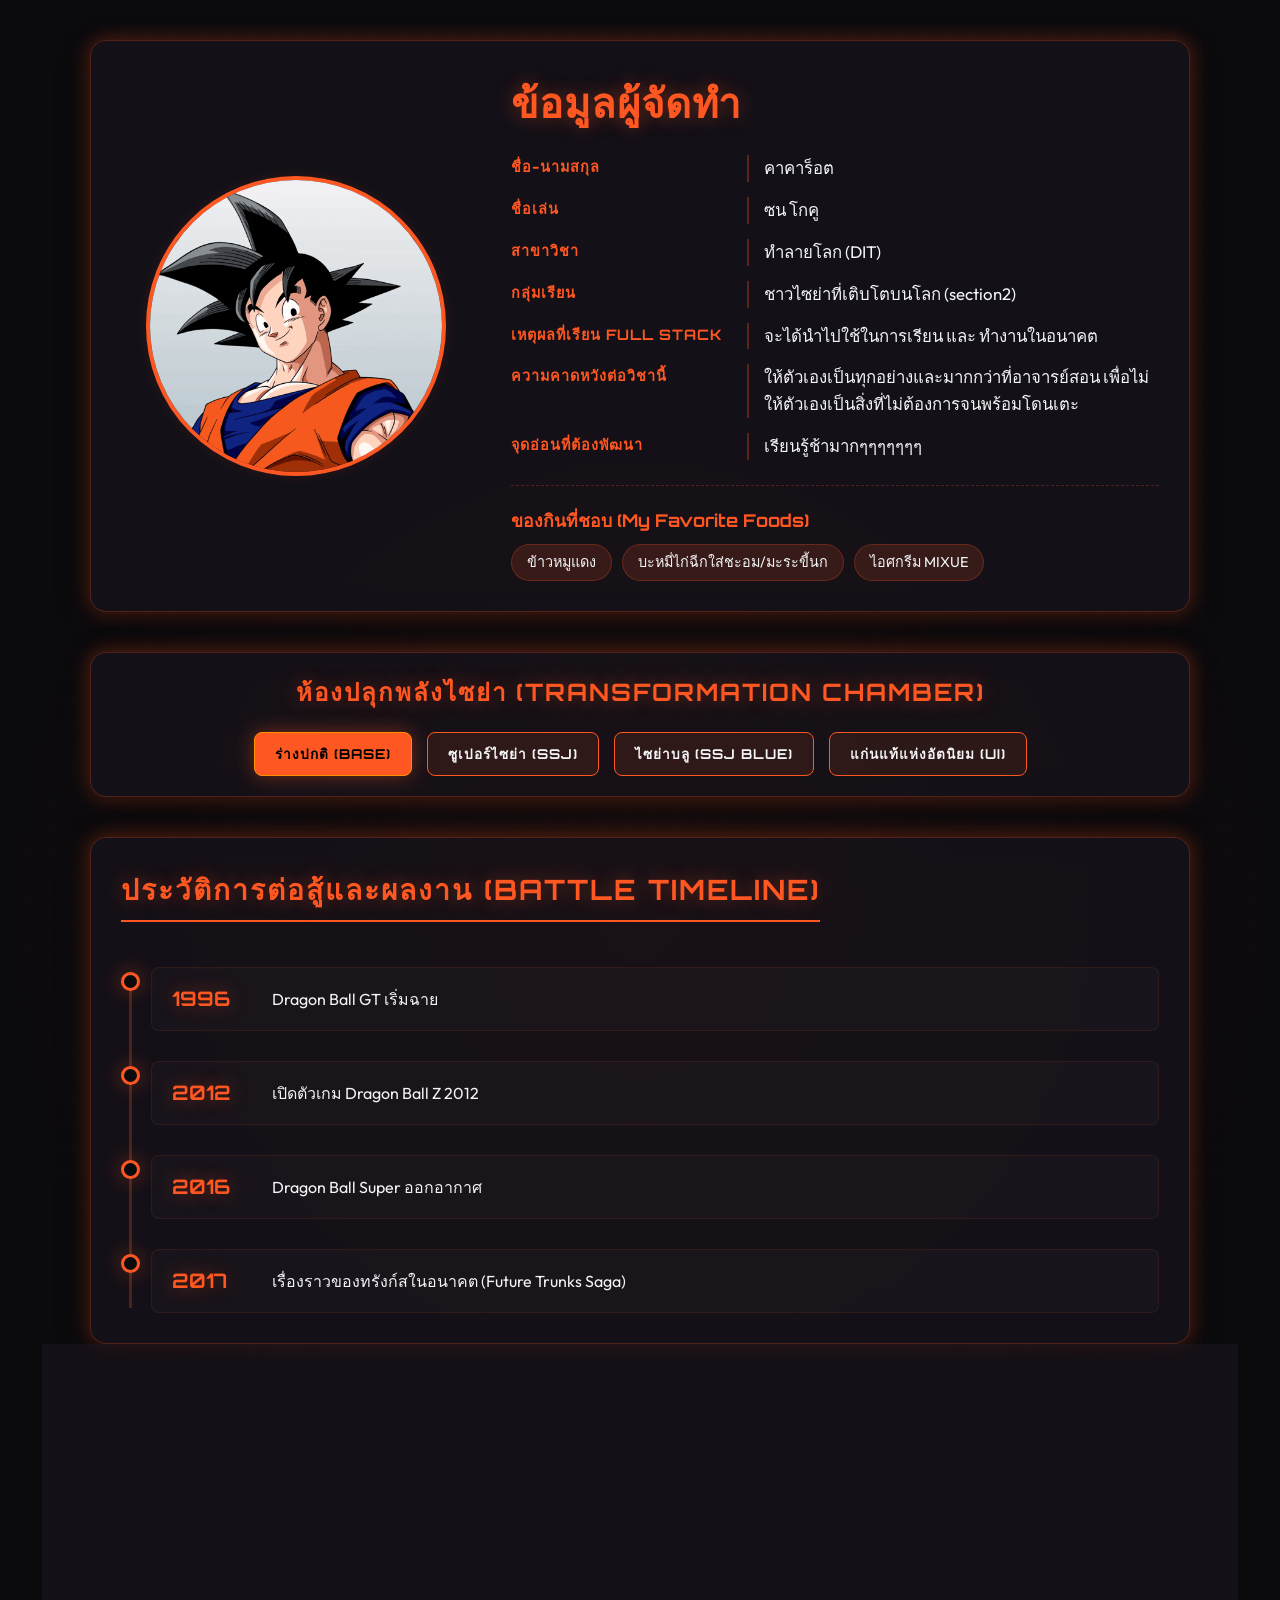
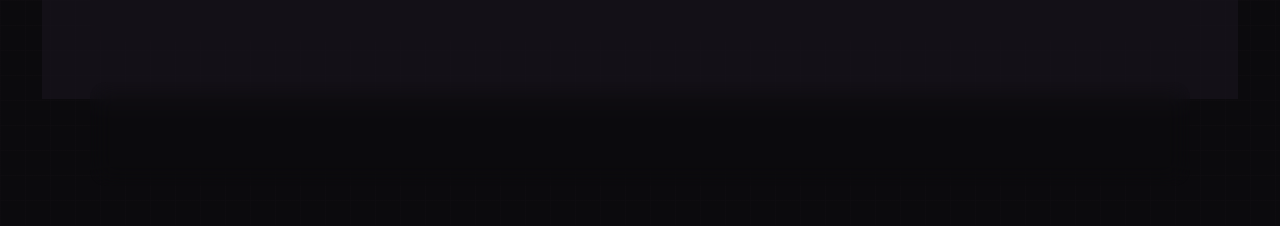
==== index.html @ 6b4f7241 "Add files via upload" ====
<!DOCTYPE html>
<html lang="th" data-theme="base">

<head>
  <meta charset="UTF-8">
  <meta name="viewport" content="width=device-width, initial-scale=1.0">
  <title>ซน โกคู | Dragon Ball Wiki — ทุกร่างแปลงร่าง</title>
  <meta name="description" content="วิกิรวมร่างแปลงร่างทั้งหมดของซน โกคู ตั้งแต่ร่างเบสจนถึง Ultra Instinct">
  <link rel="stylesheet" href="styles.css">
</head>

<body>
  <div class="kamehameha-flash" id="kameFlash"></div>

  <div class="container">
    <!-- Header/Developer Info Card -->
    <header class="card">
      <div class="avatar-wrapper">
        <img src="images/giphy (1).gif" class="profile-img" id="gokuAvatar" alt="รูปโปรไฟล์ผู้จัดทำ">
      </div>
      <div class="info-dossier">
        <h1>ข้อมูลผู้จัดทำ</h1>
        <dl>
          <dt>ชื่อ-นามสกุล</dt>
          <dd>คาคาร็อต</dd>

          <dt>ชื่อเล่น</dt>
          <dd>ซน โกคู</dd>

          <dt>สาขาวิชา</dt>
          <dd>ทําลายโลก (DIT)</dd>

          <dt>กลุ่มเรียน</dt>
          <dd>ชาวไซย่าที่เติบโตบนโลก (section2)</dd>

          <dt>เหตุผลที่เรียน Full Stack</dt>
          <dd>จะได้นำไปใช้ในการเรียน และ ทำงานในอนาคต</dd>

          <dt>ความคาดหวังต่อวิชานี้</dt>
          <dd>ให้ตัวเองเป็นทุกอย่างและมากกว่าที่อาจารย์สอน เพื่อไม่ให้ตัวเองเป็นสิ่งที่ไม่ต้องการจนพร้อมโดนเตะ</dd>

          <dt>จุดอ่อนที่ต้องพัฒนา</dt>
          <dd>เรียนรู้ช้ามากๆๆๆๆๆๆๆ</dd>
        </dl>
        
        <div class="favorites-box">
          <h3>ของกินที่ชอบ (My Favorite Foods)</h3>
          <ul>
            <li>ข้าวหมูแดง</li>
            <li>บะหมี่ไก่ฉีกใส่ชะอม/มะระขี้นก</li>
            <li>ไอศกรีม MIXUE</li>
          </ul>
        </div>
      </div>
    </header>

    <!-- Transformation Chamber -->
    <section class="card transformation-chamber">
      <h2>ห้องปลุกพลังไซย่า (Transformation Chamber)</h2>
      <div class="selector-buttons">
        <button class="btn-transform active" data-form="base">ร่างปกติ (Base)</button>
        <button class="btn-transform" data-form="ssj">ซูเปอร์ไซย่า (SSJ)</button>
        <button class="btn-transform" data-form="blue">ไซย่าบลู (SSJ Blue)</button>
        <button class="btn-transform" data-form="ui">แก่นแท้แห่งอัตนิยม (UI)</button>
      </div>
    </section>

    <!-- Timeline of Works -->
    <section class="card">
      <h2 class="section-title">ประวัติการต่อสู้และผลงาน (Battle Timeline)</h2>
      <div class="timeline">
        <div class="timeline-item">
          <div class="timeline-marker"></div>
          <div class="timeline-content">
            <div class="timeline-year">1996</div>
            <div class="timeline-work">Dragon Ball GT เริ่มฉาย</div>
          </div>
        </div>
        <div class="timeline-item">
          <div class="timeline-marker"></div>
          <div class="timeline-content">
            <div class="timeline-year">2012</div>
            <div class="timeline-work">เปิดตัวเกม Dragon Ball Z 2012</div>
          </div>
        </div>
        <div class="timeline-item">
          <div class="timeline-marker"></div>
          <div class="timeline-content">
            <div class="timeline-year">2016</div>
            <div class="timeline-work">Dragon Ball Super ออกอากาศ</div>
          </div>
        </div>
        <div class="timeline-item">
          <div class="timeline-marker"></div>
          <div class="timeline-content">
            <div class="timeline-year">2017</div>
            <div class="timeline-work">เรื่องราวของทรังก์สในอนาคต (Future Trunks Saga)</div>
          </div>
        </div>
      </div>
    </section>

    <!-- Skills Section -->
    <section class="card">
      <h2 class="section-title">ระดับค่าพลังความสามารถ (Skills & Power Meters)</h2>
      <div class="skills-grid">
        <div class="skill-card">
          <div class="skill-info">
            <span class="skill-name">ภาษาคน</span>
            <span class="skill-stars">⭐⭐⭐⭐</span>
          </div>
          <div class="skill-bar">
            <div class="skill-progress" data-level="80"></div>
          </div>
        </div>
        
        <div class="skill-card">
          <div class="skill-info">
            <span class="skill-name">การต่อสู้</span>
            <span class="skill-stars">⭐⭐⭐⭐⭐</span>
          </div>
          <div class="skill-bar">
            <div class="skill-progress" data-level="100"></div>
          </div>
        </div>

        <div class="skill-card">
          <div class="skill-info">
            <span class="skill-name">พลังคลื่นเต่าสะท้านฟ้า</span>
            <span class="skill-stars">⭐⭐⭐⭐⭐</span>
          </div>
          <div class="skill-bar">
            <div class="skill-progress" data-level="100"></div>
          </div>
        </div>

        <div class="skill-card">
          <div class="skill-info">
            <span class="skill-name">*** (สกิลลับ)</span>
            <span class="skill-stars">⭐⭐⭐⭐</span>
          </div>
          <div class="skill-bar">
            <div class="skill-progress" data-level="85"></div>
          </div>
        </div>
      </div>
    </section>

    <!-- Footer Card -->
    <footer class="card">
      <p>รหัสนักศึกษา: 6840011917</p>
      <a href="contact.html" class="btn-contact">ติดต่อได้เสมอแต่อ่านมั้ยอีกเรื่อง</a>
    </footer>
  </div>

  <!-- Interactive JavaScript Logic -->
  <script>
    // Audio Context Setup for Synthesized Power-Up Sound Effects
    let audioCtx = null;

    function playPowerUpSound(baseFreq, slideToFreq, duration) {
      try {
        if (!audioCtx) {
          audioCtx = new (window.AudioContext || window.webkitAudioContext)();
        }
        
        if (audioCtx.state === 'suspended') {
          audioCtx.resume();
        }

        const osc = audioCtx.createOscillator();
        const gain = audioCtx.createGain();

        osc.type = 'sawtooth';
        osc.frequency.setValueAtTime(baseFreq, audioCtx.currentTime);
        // Slide frequency up to simulate power charging
        osc.frequency.exponentialRampToValueAtTime(slideToFreq, audioCtx.currentTime + duration);

        gain.gain.setValueAtTime(0.15, audioCtx.currentTime);
        gain.gain.exponentialRampToValueAtTime(0.001, audioCtx.currentTime + duration);

        osc.connect(gain);
        gain.connect(audioCtx.destination);

        osc.start();
        osc.stop(audioCtx.currentTime + duration);
      } catch (e) {
        console.warn("Audio Context is block/unsupported:", e);
      }
    }

    // Avatar GIFs mapping for transformation forms
    const avatarGifs = {
      base: 'images/giphy (1).gif',
      ssj: 'images/super-saiyan-son-goku.gif',
      blue: 'images/blue-goku.gif',
      ui: 'images/dragon-ball-super-goku.gif'
    };

    // Synthesized Sound Profile mapping (Frequency: Start, End, Duration)
    const soundProfiles = {
      base: { start: 100, end: 300, dur: 1.0 },
      ssj: { start: 150, end: 600, dur: 1.2 },
      blue: { start: 200, end: 900, dur: 1.4 },
      ui: { start: 250, end: 1400, dur: 1.8 }
    };

    // Dom elements
    const avatarImg = document.getElementById('gokuAvatar');
    const kameFlash = document.getElementById('kameFlash');
    const htmlTag = document.documentElement;

    document.querySelectorAll('.btn-transform').forEach(btn => {
      btn.addEventListener('click', function() {
        const form = this.getAttribute('data-form');

        // Update active class on buttons
        document.querySelectorAll('.btn-transform').forEach(b => b.classList.remove('active'));
        this.classList.add('active');

        // 1. Change HTML theme attribute
        htmlTag.setAttribute('data-theme', form);

        // 2. Swapping avatar image with animation
        avatarImg.style.transform = 'scale(0.8) rotate(5deg)';
        setTimeout(() => {
          avatarImg.src = avatarGifs[form];
          avatarImg.style.transform = 'scale(1.0) rotate(0deg)';
        }, 150);

        // 3. Play transformation sound
        const snd = soundProfiles[form];
        playPowerUpSound(snd.start, snd.end, snd.dur);

        // 4. Trigger screen shake visual effect
        document.body.classList.add('screen-shake');
        setTimeout(() => {
          document.body.classList.remove('screen-shake');
        }, 400);

        // 5. If changing to Ultra Instinct, play additional energy surge flash
        if (form === 'ui') {
          kameFlash.style.animation = 'kamehameha-blast 0.8s ease-out';
          setTimeout(() => {
            kameFlash.style.animation = '';
          }, 800);
        }
      });
    });

    // Skill Progress Bar Fill Animation on Load
    window.addEventListener('DOMContentLoaded', () => {
      setTimeout(() => {
        document.querySelectorAll('.skill-progress').forEach(bar => {
          const level = bar.getAttribute('data-level');
          bar.style.width = level + '%';
        });
      }, 500);
    });
  </script>
</body>

</html>
---- styles.css ----
/* ==========================================
   DRAGON BALL WIKI & PORTFOLIO STYLESHEET
   ========================================== */

/* Import Google Fonts */
@import url('https://fonts.googleapis.com/css2?family=Orbitron:wght@400;700;900&family=Outfit:wght@300;400;600;800&display=swap');

/* Dynamic Theme Colors (Controlled via data-theme on <body>) */
:root {
    /* Base Goku Theme (Orange/Red) */
    --theme-primary: #ff5722;
    --theme-primary-rgb: 255, 87, 34;
    --theme-accent: #ff9100;
    --theme-bg: #0b0a0d;
    --theme-card-bg: rgba(25, 20, 30, 0.65);
    --theme-border: rgba(255, 87, 34, 0.25);
    --theme-glow: 0 0 20px rgba(255, 87, 34, 0.4);
    --text-main: #f3f4f6;
    --text-muted: #9ca3af;
    --font-heading: 'Orbitron', 'Segoe UI', Tahoma, Geneva, Verdana, sans-serif;
    --font-body: 'Outfit', 'Segoe UI', Tahoma, Geneva, Verdana, sans-serif;
    --aura-speed: 2s;
}

[data-theme="ssj"] {
    /* Super Saiyan Theme (Gold/Yellow) */
    --theme-primary: #ffd700;
    --theme-primary-rgb: 255, 215, 0;
    --theme-accent: #ffeb3b;
    --theme-bg: #0c0b05;
    --theme-card-bg: rgba(30, 28, 15, 0.65);
    --theme-border: rgba(255, 215, 0, 0.25);
    --theme-glow: 0 0 25px rgba(255, 215, 0, 0.5);
    --aura-speed: 1.2s;
}

[data-theme="blue"] {
    /* Super Saiyan Blue Theme (Cyan/Blue) */
    --theme-primary: #00e5ff;
    --theme-primary-rgb: 0, 229, 255;
    --theme-accent: #2979ff;
    --theme-bg: #050b14;
    --theme-card-bg: rgba(10, 25, 40, 0.65);
    --theme-border: rgba(0, 229, 255, 0.25);
    --theme-glow: 0 0 25px rgba(0, 229, 255, 0.55);
    --aura-speed: 0.8s;
}

[data-theme="ui"] {
    /* Ultra Instinct Theme (Silver/Purple/White) */
    --theme-primary: #e2e8f0;
    --theme-primary-rgb: 226, 232, 240;
    --theme-accent: #a855f7;
    --theme-bg: #08080c;
    --theme-card-bg: rgba(20, 20, 25, 0.7);
    --theme-border: rgba(226, 232, 240, 0.2);
    --theme-glow: 0 0 30px rgba(226, 232, 240, 0.5), 0 0 15px rgba(168, 85, 247, 0.3);
    --aura-speed: 0.5s;
}

/* Reset and Global Styles */
* {
    margin: 0;
    padding: 0;
    box-sizing: border-box;
}

body {
    font-family: var(--font-body);
    background-color: var(--theme-bg);
    color: var(--text-main);
    padding: 40px 20px;
    min-height: 100vh;
    line-height: 1.6;
    background-image: 
        radial-gradient(circle at 50% 50%, rgba(var(--theme-primary-rgb), 0.05) 0%, transparent 60%),
        linear-gradient(rgba(18, 16, 20, 0.3) 1px, transparent 1px),
        linear-gradient(90deg, rgba(18, 16, 20, 0.3) 1px, transparent 1px);
    background-size: 100% 100%, 25px 25px, 25px 25px;
    transition: background-color 0.8s, background-image 0.8s, color 0.3s;
}

/* Main Container */
.container {
    max-width: 1100px;
    margin: 0 auto;
    display: flex;
    flex-direction: column;
    gap: 40px;
}

/* Glassmorphism Card Style */
.card {
    background: var(--theme-card-bg);
    border: 1px solid var(--theme-border);
    border-radius: 16px;
    padding: 30px;
    backdrop-filter: blur(12px);
    -webkit-backdrop-filter: blur(12px);
    box-shadow: 0 8px 32px 0 rgba(0, 0, 0, 0.37), var(--theme-glow);
    transition: border 0.5s, box-shadow 0.5s, transform 0.3s;
}

.card:hover {
    transform: translateY(-2px);
}

/* Header Section */
header {
    display: grid;
    grid-template-columns: 350px 1fr;
    gap: 40px;
    align-items: center;
}

@media (max-width: 868px) {
    header {
        grid-template-columns: 1fr;
        text-align: center;
    }
}

/* Avatar Container with Aura Effect */
.avatar-wrapper {
    position: relative;
    width: 300px;
    height: 300px;
    margin: 0 auto;
}

.profile-img {
    width: 100%;
    height: 100%;
    border-radius: 50%;
    object-fit: cover;
    border: 4px solid var(--theme-primary);
    position: relative;
    z-index: 2;
    transition: border-color 0.5s, transform 0.3s;
}

/* Aura Glow Ring */
.avatar-wrapper::after {
    content: '';
    position: absolute;
    top: -10px;
    left: -10px;
    right: -10px;
    bottom: -10px;
    border-radius: 50%;
    background: radial-gradient(circle, rgba(var(--theme-primary-rgb), 0.8) 0%, transparent 70%);
    z-index: 1;
    animation: aura-pulse var(--aura-speed) ease-in-out infinite;
    transition: background 0.5s;
    pointer-events: none;
}

@keyframes aura-pulse {
    0%, 100% {
        transform: scale(0.98);
        opacity: 0.5;
        filter: blur(10px);
    }
    50% {
        transform: scale(1.08);
        opacity: 0.9;
        filter: blur(15px);
    }
}

/* Form Selector / Transformation Chamber */
.transformation-chamber {
    text-align: center;
    padding: 20px;
}

.transformation-chamber h2 {
    font-family: var(--font-heading);
    color: var(--theme-primary);
    margin-bottom: 20px;
    font-size: 1.5rem;
    text-transform: uppercase;
    letter-spacing: 2px;
    text-shadow: var(--theme-glow);
}

.selector-buttons {
    display: flex;
    justify-content: center;
    gap: 15px;
    flex-wrap: wrap;
}

.btn-transform {
    font-family: var(--font-heading);
    background: rgba(var(--theme-primary-rgb), 0.1);
    color: var(--text-main);
    border: 1px solid var(--theme-primary);
    padding: 10px 20px;
    border-radius: 8px;
    cursor: pointer;
    font-weight: bold;
    text-transform: uppercase;
    font-size: 0.85rem;
    letter-spacing: 1px;
    transition: all 0.3s cubic-bezier(0.4, 0, 0.2, 1);
}

.btn-transform:hover {
    background: var(--theme-primary);
    color: #000;
    box-shadow: var(--theme-glow), 0 0 10px var(--theme-primary);
    transform: scale(1.05);
}

.btn-transform.active {
    background: var(--theme-primary);
    color: #000;
    box-shadow: var(--theme-glow);
    border-color: var(--theme-accent);
}

/* Profile Details Info */
.info-dossier h1 {
    font-family: var(--font-heading);
    color: var(--theme-primary);
    font-size: 2.5rem;
    margin-bottom: 10px;
    text-shadow: var(--theme-glow);
    letter-spacing: 1px;
}

.info-dossier dl {
    display: grid;
    grid-template-columns: auto 1fr;
    gap: 15px 25px;
    margin-top: 20px;
    font-size: 1.05rem;
}

@media (max-width: 600px) {
    .info-dossier dl {
        grid-template-columns: 1fr;
        gap: 5px;
    }
}

.info-dossier dt {
    font-weight: bold;
    color: var(--theme-primary);
    text-transform: uppercase;
    letter-spacing: 1px;
    font-family: var(--font-heading);
    font-size: 0.9rem;
}

.info-dossier dd {
    color: var(--text-main);
    border-left: 2px solid rgba(var(--theme-primary-rgb), 0.3);
    padding-left: 15px;
}

/* Favorite Foods Box */
.favorites-box {
    margin-top: 25px;
    padding-top: 20px;
    border-top: 1px dashed var(--theme-border);
}

.favorites-box h3 {
    font-family: var(--font-heading);
    color: var(--theme-primary);
    margin-bottom: 10px;
    font-size: 1.1rem;
    display: flex;
    align-items: center;
    gap: 10px;
}

.favorites-box ul {
    list-style-type: none;
    display: flex;
    flex-wrap: wrap;
    gap: 10px;
}

.favorites-box li {
    background: rgba(var(--theme-primary-rgb), 0.15);
    border: 1px solid var(--theme-border);
    padding: 6px 15px;
    border-radius: 20px;
    font-size: 0.9rem;
    transition: all 0.3s;
}

.favorites-box li:hover {
    background: rgba(var(--theme-primary-rgb), 0.3);
    transform: scale(1.05);
}

/* Timeline - Paths of Power */
.section-title {
    font-family: var(--font-heading);
    color: var(--theme-primary);
    margin-bottom: 25px;
    font-size: 1.75rem;
    text-transform: uppercase;
    letter-spacing: 2px;
    text-shadow: var(--theme-glow);
    border-bottom: 2px solid var(--theme-primary);
    padding-bottom: 8px;
    display: inline-block;
}

.timeline {
    position: relative;
    padding-left: 30px;
    margin-top: 20px;
}

.timeline::before {
    content: '';
    position: absolute;
    left: 8px;
    top: 5px;
    bottom: 5px;
    width: 3px;
    background: var(--theme-border);
    transition: background 0.5s;
}

.timeline-item {
    position: relative;
    margin-bottom: 30px;
}

.timeline-item:last-child {
    margin-bottom: 0;
}

.timeline-marker {
    position: absolute;
    left: -30px;
    top: 5px;
    width: 19px;
    height: 19px;
    border-radius: 50%;
    background: var(--theme-bg);
    border: 3px solid var(--theme-primary);
    box-shadow: var(--theme-glow);
    z-index: 2;
    transition: border-color 0.5s, box-shadow 0.5s;
}

.timeline-content {
    background: rgba(255, 255, 255, 0.02);
    border: 1px solid rgba(var(--theme-primary-rgb), 0.1);
    padding: 15px 20px;
    border-radius: 8px;
    display: grid;
    grid-template-columns: 80px 1fr;
    align-items: center;
    gap: 20px;
    transition: all 0.3s;
}

.timeline-content:hover {
    background: rgba(var(--theme-primary-rgb), 0.05);
    border-color: var(--theme-primary);
    transform: translateX(5px);
}

.timeline-year {
    font-family: var(--font-heading);
    font-weight: bold;
    color: var(--theme-primary);
    font-size: 1.25rem;
    text-shadow: var(--theme-glow);
}

.timeline-work {
    color: var(--text-main);
    font-size: 1rem;
}

/* Skills Section */
.skills-grid {
    display: grid;
    grid-template-columns: 1fr 1fr;
    gap: 25px;
}

@media (max-width: 768px) {
    .skills-grid {
        grid-template-columns: 1fr;
    }
}

.skill-card {
    display: flex;
    flex-direction: column;
    gap: 8px;
}

.skill-info {
    display: flex;
    justify-content: space-between;
    font-weight: bold;
}

.skill-name {
    font-family: var(--font-heading);
    color: var(--text-main);
    font-size: 0.95rem;
    text-transform: uppercase;
}

.skill-stars {
    color: var(--theme-primary);
    text-shadow: var(--theme-glow);
    letter-spacing: 2px;
}

.skill-bar {
    height: 12px;
    background: rgba(255, 255, 255, 0.05);
    border-radius: 6px;
    overflow: hidden;
    border: 1px solid var(--theme-border);
    position: relative;
}

.skill-progress {
    height: 100%;
    width: 0%; /* Animated via JS on load */
    background: linear-gradient(90deg, var(--theme-primary) 0%, var(--theme-accent) 100%);
    box-shadow: 0 0 10px var(--theme-primary);
    border-radius: 6px;
    transition: width 1.5s cubic-bezier(0.1, 0.8, 0.25, 1), background 0.5s;
}

/* Footer Section */
footer {
    display: flex;
    justify-content: space-between;
    align-items: center;
    border-top: 1px solid var(--theme-border);
    padding-top: 25px;
    font-size: 0.9rem;
    color: var(--text-muted);
}

@media (max-width: 600px) {
    footer {
        flex-direction: column;
        gap: 15px;
        text-align: center;
    }
}

.btn-contact {
    display: inline-block;
    font-family: var(--font-heading);
    background: linear-gradient(135deg, var(--theme-primary) 0%, var(--theme-accent) 100%);
    color: #000 !important;
    font-weight: 800;
    text-decoration: none;
    padding: 10px 24px;
    border-radius: 30px;
    box-shadow: var(--theme-glow);
    text-transform: uppercase;
    font-size: 0.85rem;
    letter-spacing: 1px;
    transition: all 0.3s;
}

.btn-contact:hover {
    transform: scale(1.05) translateY(-2px);
    box-shadow: 0 0 25px var(--theme-primary);
}

/* Contact Container */
.contact-container {
    max-width: 650px;
    margin: 40px auto;
}

.contact-container h2 {
    font-family: var(--font-heading);
    color: var(--theme-primary);
    margin-bottom: 10px;
    text-shadow: var(--theme-glow);
}

.contact-container p {
    color: var(--text-muted);
    margin-bottom: 25px;
}

.form-group {
    margin-bottom: 20px;
}

.form-group label {
    display: block;
    margin-bottom: 8px;
    font-weight: bold;
    font-family: var(--font-heading);
    font-size: 0.85rem;
    color: var(--theme-primary);
    text-transform: uppercase;
}

.form-group input, 
.form-group textarea {
    width: 100%;
    padding: 12px 16px;
    background: rgba(255, 255, 255, 0.03);
    border: 1px solid var(--theme-border);
    border-radius: 8px;
    color: var(--text-main);
    font-size: 0.95rem;
    font-family: var(--font-body);
    transition: all 0.3s;
}

.form-group input::placeholder,
.form-group textarea::placeholder {
    color: #6b7280;
}

.form-group input:focus, 
.form-group textarea:focus {
    outline: none;
    border-color: var(--theme-primary);
    background: rgba(var(--theme-primary-rgb), 0.05);
    box-shadow: 0 0 12px rgba(var(--theme-primary-rgb), 0.3);
}

/* Submit Button & Back Button */
.btn-submit {
    background: linear-gradient(135deg, #10b981 0%, #059669 100%);
    color: white;
    padding: 14px 20px;
    border: none;
    border-radius: 8px;
    cursor: pointer;
    font-family: var(--font-heading);
    font-weight: bold;
    font-size: 1rem;
    width: 100%;
    text-transform: uppercase;
    letter-spacing: 1px;
    box-shadow: 0 0 15px rgba(16, 185, 129, 0.3);
    transition: all 0.3s;
}

.btn-submit:hover {
    background: linear-gradient(135deg, #059669 0%, #047857 100%);
    box-shadow: 0 0 25px rgba(16, 185, 129, 0.6);
    transform: translateY(-2px);
}

.btn-back {
    display: inline-flex;
    align-items: center;
    gap: 8px;
    margin-bottom: 25px;
    color: var(--theme-primary);
    text-decoration: none;
    font-family: var(--font-heading);
    font-size: 0.9rem;
    text-transform: uppercase;
    font-weight: bold;
    transition: all 0.3s;
}

.btn-back:hover {
    color: var(--theme-accent);
    transform: translateX(-4px);
    text-shadow: var(--theme-glow);
}

/* Screen Shake and Special Effects */
.screen-shake {
    animation: shake 0.3s infinite;
}

@keyframes shake {
    0% { transform: translate(1px, 1px) rotate(0deg); }
    10% { transform: translate(-1px, -2px) rotate(-1deg); }
    20% { transform: translate(-3px, 0px) rotate(1deg); }
    30% { transform: translate(0px, 2px) rotate(0deg); }
    40% { transform: translate(1px, -1px) rotate(1deg); }
    50% { transform: translate(-1px, 2px) rotate(-1deg); }
    60% { transform: translate(-3px, 1px) rotate(0deg); }
    70% { transform: translate(2px, 1px) rotate(-1deg); }
    85% { transform: translate(-1px, -1px) rotate(1deg); }
    100% { transform: translate(1px, -2px) rotate(0deg); }
}

/* KAMEHAMEHA Aura Fire */
.kamehameha-flash {
    position: fixed;
    top: 0;
    left: 0;
    width: 100%;
    height: 100%;
    background: radial-gradient(circle, #00e5ff 0%, #2979ff 50%, transparent 100%);
    opacity: 0;
    pointer-events: none;
    z-index: 9999;
    mix-blend-mode: screen;
}

@keyframes kamehameha-blast {
    0% { opacity: 0; transform: scale(0.5); }
    20% { opacity: 1; transform: scale(1.5); }
    80% { opacity: 1; transform: scale(1.8); }
    100% { opacity: 0; transform: scale(2); }
}
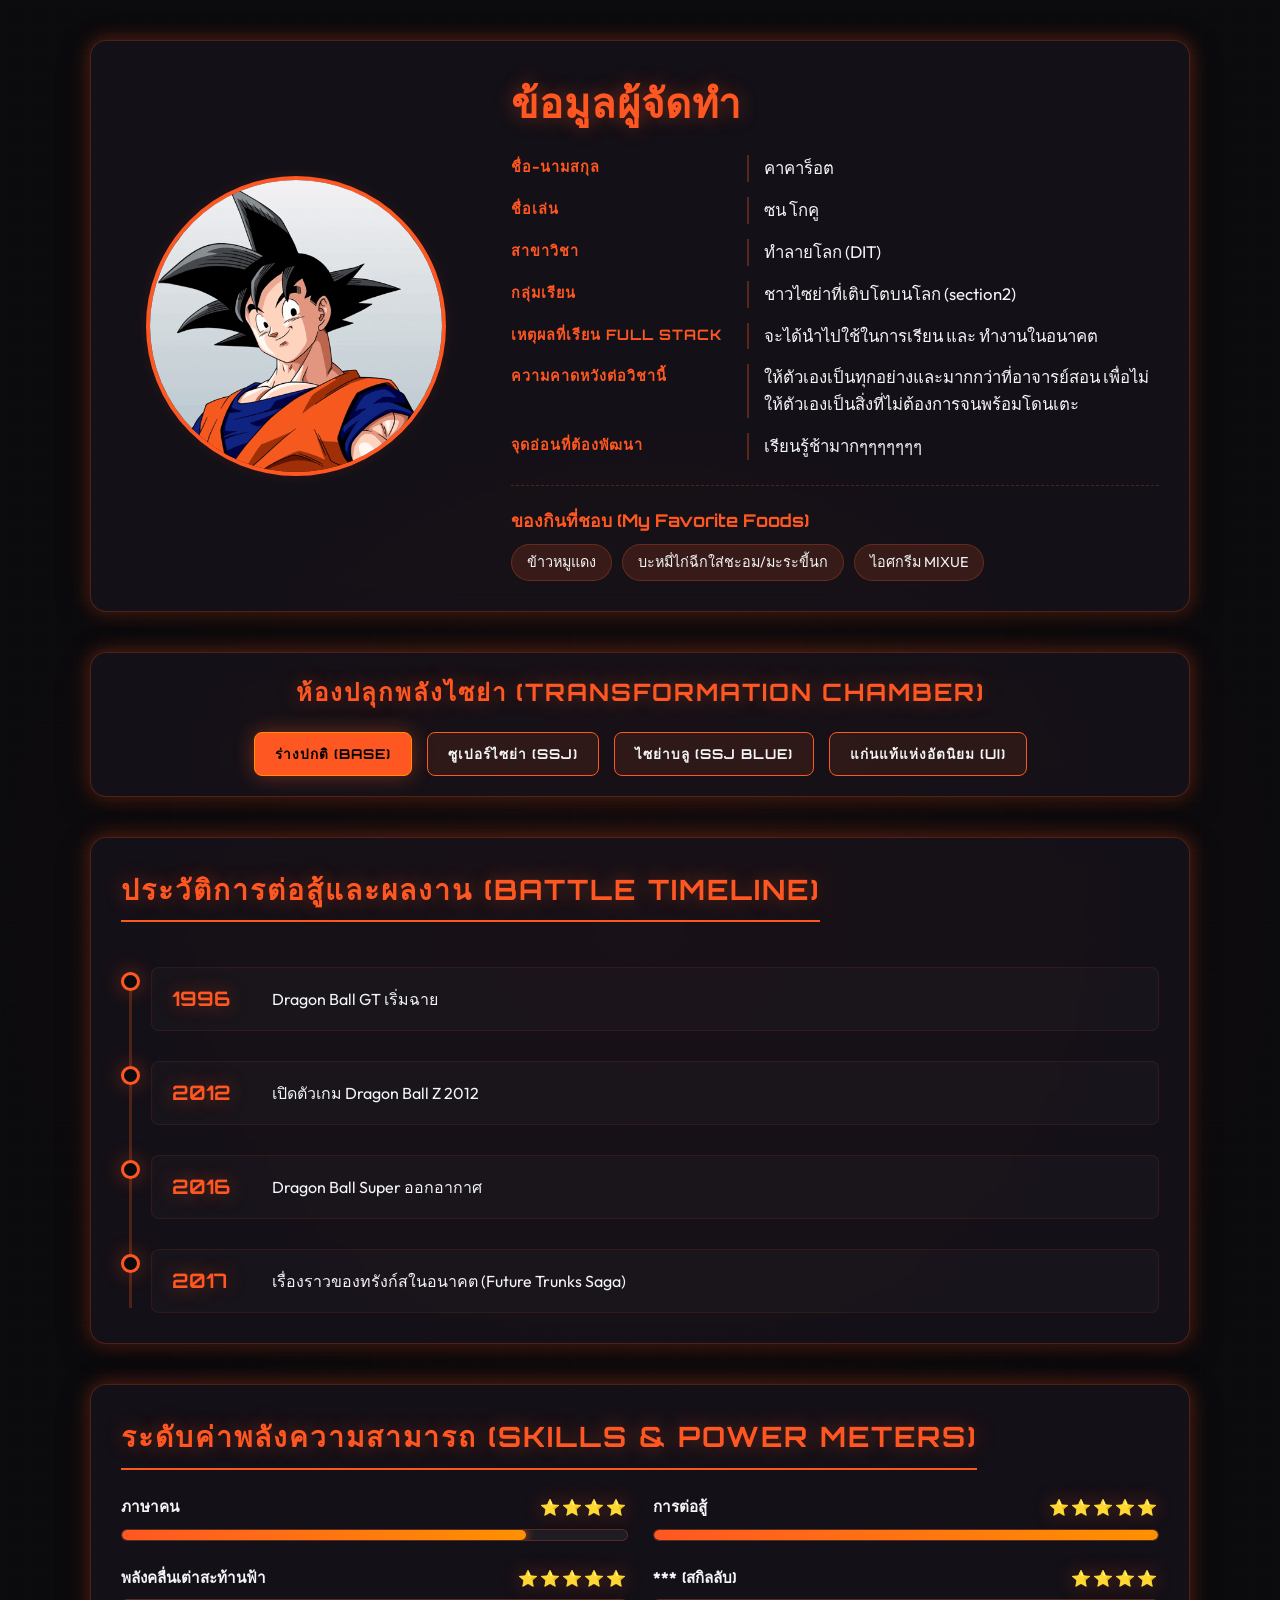
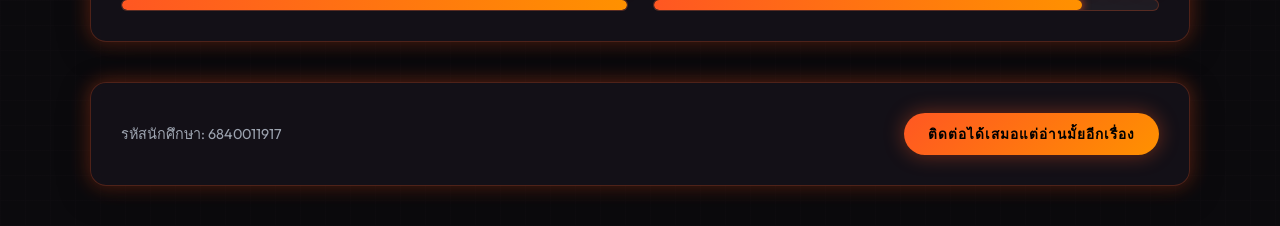
==== commit 8f7b9889: "Add files via upload" ====
--- a/index.html
+++ b/index.html
@@ -192,9 +192,9 @@
     // Avatar GIFs mapping for transformation forms
     const avatarGifs = {
       base: 'images/giphy (1).gif',
-      ssj: 'images/super-saiyan-son-goku.gif',
-      blue: 'images/blue-goku.gif',
-      ui: 'images/dragon-ball-super-goku.gif'
+      ssj: 'images/super-saiyan-son-goku (1).gif',
+      blue: 'images/blue-goku (1).gif',
+      ui: 'images/dragon-ball-super-goku (1).gif'
     };
 
     // Synthesized Sound Profile mapping (Frequency: Start, End, Duration)
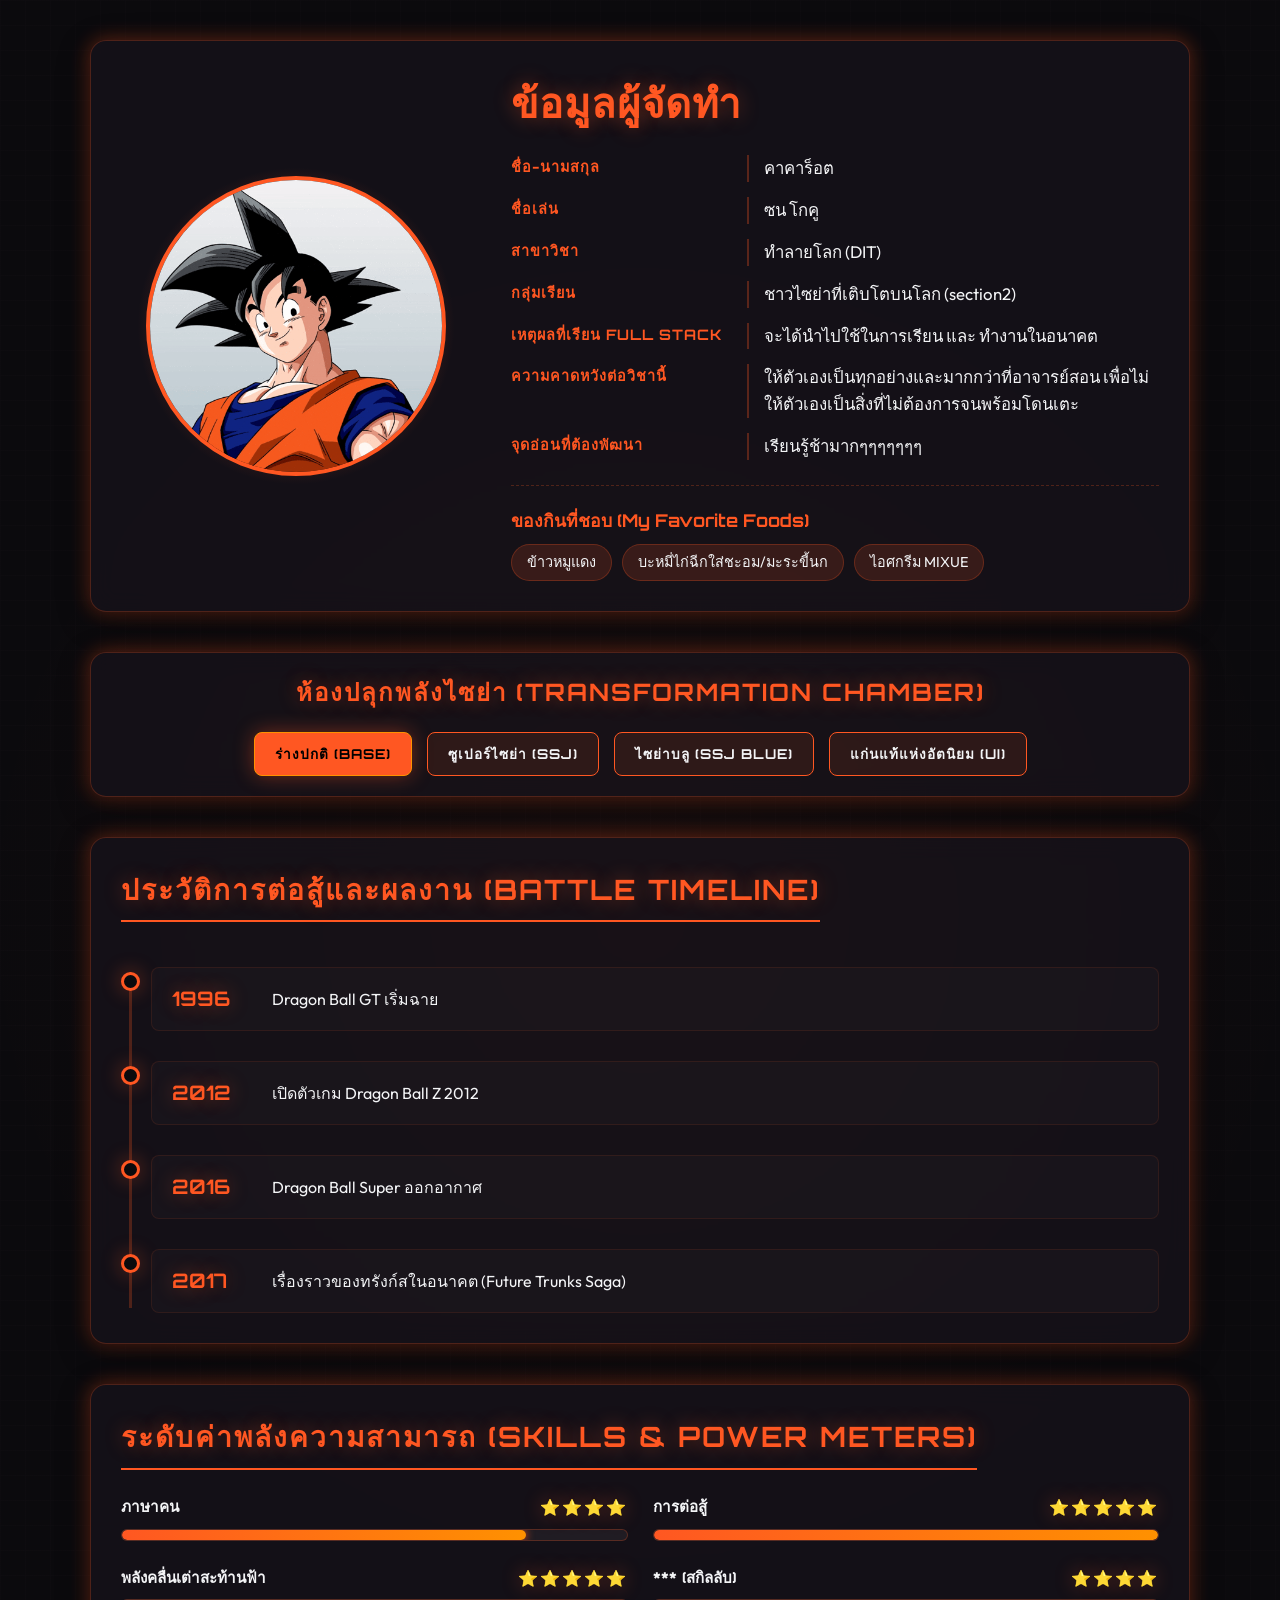
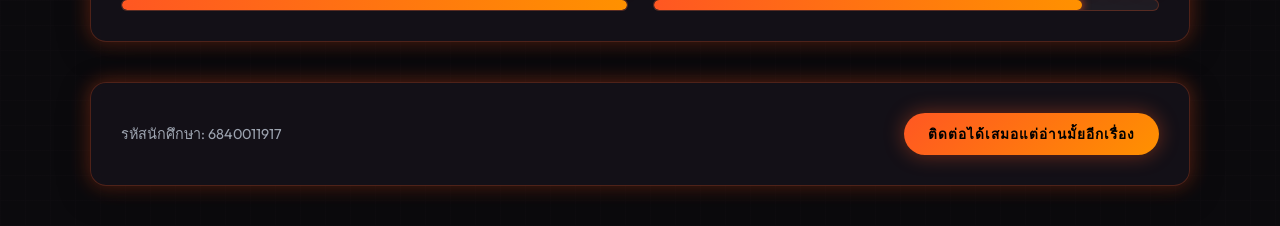
==== commit b462f502: "Add files via upload" ====
--- a/index.html
+++ b/index.html
@@ -192,9 +192,9 @@
     // Avatar GIFs mapping for transformation forms
     const avatarGifs = {
       base: 'images/giphy (1).gif',
-      ssj: 'images/super-saiyan-son-goku (1).gif',
-      blue: 'images/blue-goku (1).gif',
-      ui: 'images/dragon-ball-super-goku (1).gif'
+      ssj: 'images/super-saiyan-son-goku.gif',
+      blue: 'images/blue-goku.gif',
+      ui: 'images/dragon-ball-super-goku.gif'
     };
 
     // Synthesized Sound Profile mapping (Frequency: Start, End, Duration)
